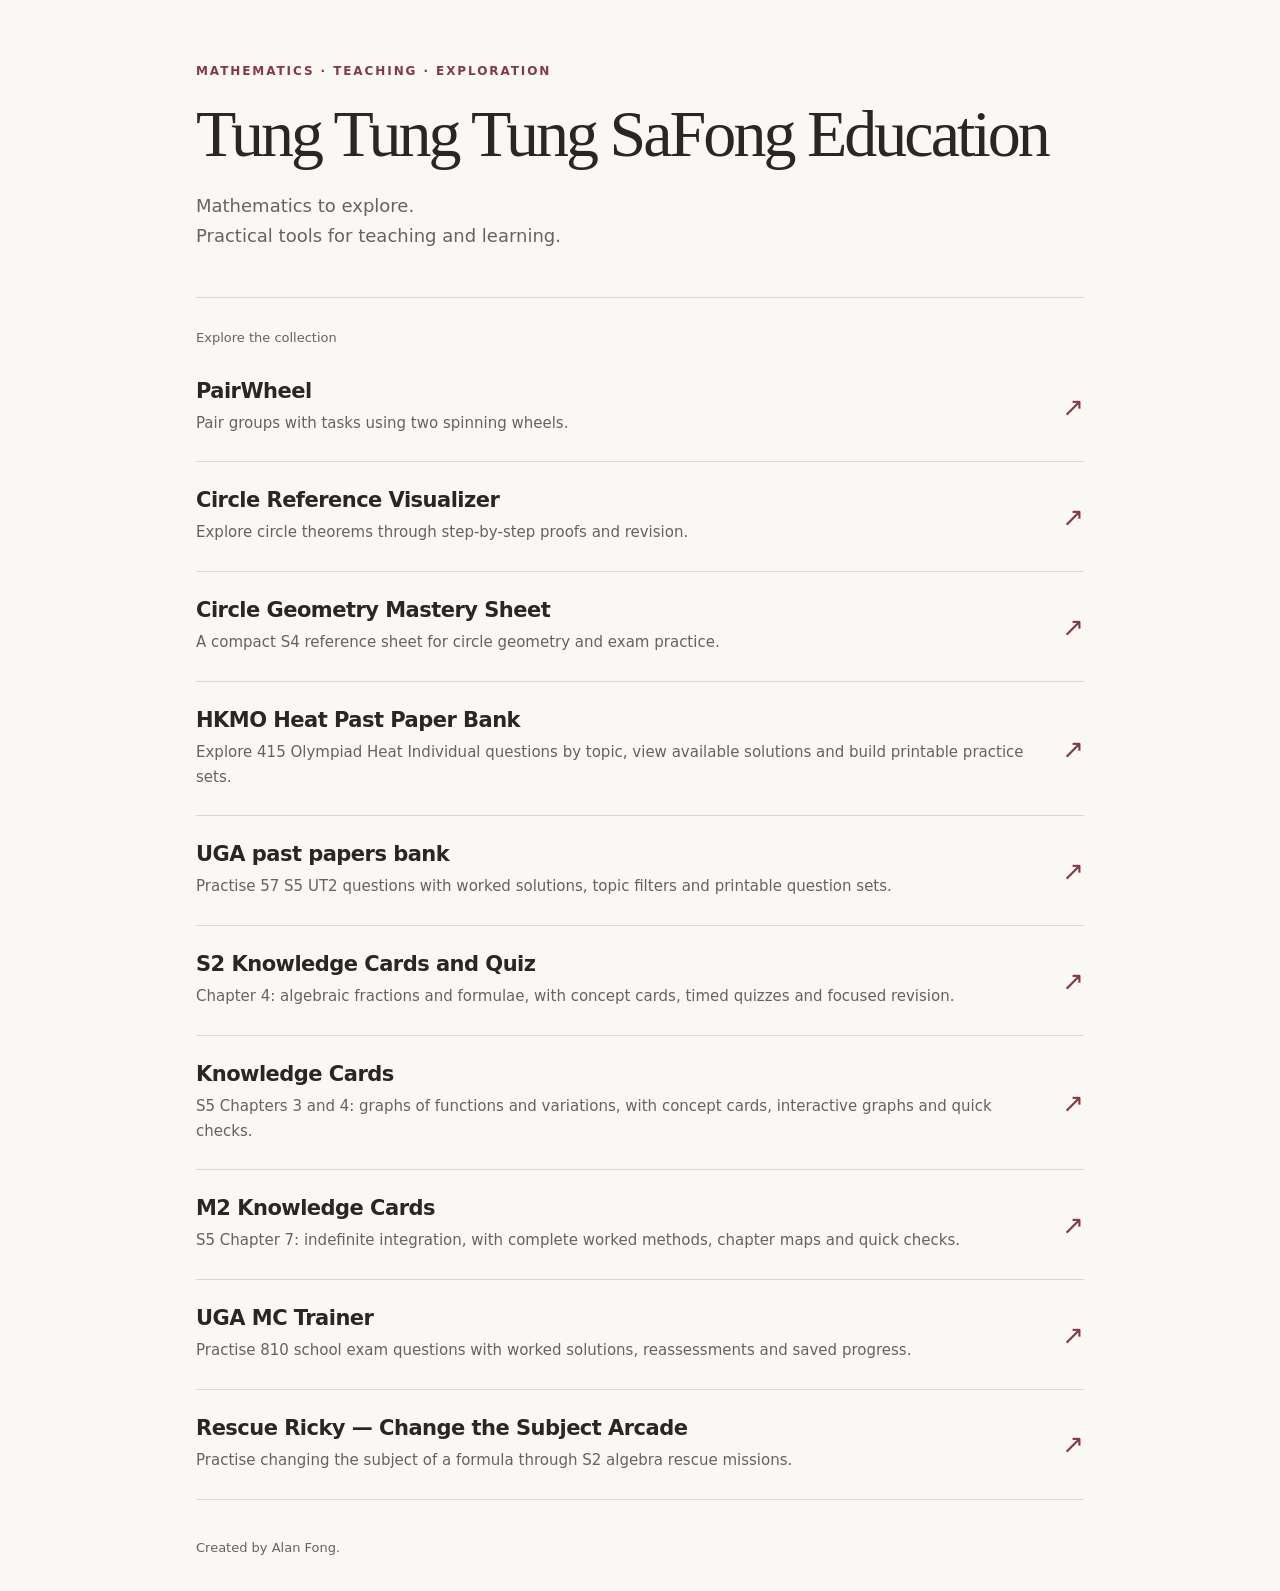
==== docs/index.html @ e1b83095 "Publish M2 Chapter 7 Knowledge Cards as a separate student site" ====
<!doctype html>
<html lang="en"><head><meta charset="utf-8"><meta name="viewport" content="width=device-width, initial-scale=1">
<title>Tung Tung Tung SaFong Education</title><meta name="description" content="Mathematics explorations and practical tools for teaching and learning by Alan Fong.">
<link rel="icon" href="data:,">
<style>
:root{color-scheme:light;--paper:#faf8f4;--ink:#292725;--muted:#67625d;--accent:#843943;--line:#ddd6cc}
*{box-sizing:border-box}body{margin:0;background:var(--paper);color:var(--ink);font-family:system-ui,-apple-system,BlinkMacSystemFont,"Segoe UI",sans-serif}
main{max-width:960px;margin:auto;padding:64px 36px 36px}header{padding-bottom:46px;border-bottom:1px solid var(--line)}
.eyebrow{font-size:12px;letter-spacing:.16em;text-transform:uppercase;color:var(--accent);font-weight:650;margin:0 0 20px}
h1{font-family:Georgia,"Times New Roman",serif;font-weight:400;font-size:clamp(40px,6.5vw,66px);letter-spacing:-.045em;line-height:1.08;margin:0 0 22px}
.intro{font-size:18px;line-height:1.65;max-width:580px;color:var(--muted);margin:0}.section-label{font-size:13px;color:var(--muted);margin:32px 0 8px}
.project{display:flex;justify-content:space-between;align-items:center;gap:24px;text-decoration:none;color:inherit;padding:26px 0;border-bottom:1px solid var(--line)}
.project h2{font-size:21px;letter-spacing:-.025em;font-weight:600;margin:0 0 8px}.project p{font-size:15px;line-height:1.65;color:var(--muted);margin:0}.project span{font-size:26px;color:var(--accent);transition:transform .15s}
.project:hover h2{color:var(--accent)}.project:hover span{transform:translate(2px,-2px)}.project:focus-visible{outline:3px solid var(--accent);outline-offset:6px;border-radius:2px}
footer{margin-top:40px;font-size:13px;color:var(--muted)}@media(max-width:600px){main{padding:38px 22px 28px}header{padding-bottom:32px}.intro{font-size:16px}.project{padding:24px 0}.project h2{font-size:19px}}
@media(prefers-reduced-motion:reduce){.project span{transition:none}}
</style></head><body><main><header><p class="eyebrow">Mathematics · Teaching · Exploration</p><h1>Tung Tung Tung SaFong Education</h1><p class="intro">Mathematics to explore.<br>Practical tools for teaching and learning.</p></header><section aria-label="Learning tools"><p class="section-label">Explore the collection</p>
<a class="project" href="./pairwheel/"><div><h2>PairWheel</h2><p>Pair groups with tasks using two spinning wheels.</p></div><span aria-hidden="true">↗</span></a>
<a class="project" href="./circle-visualizer/"><div><h2>Circle Reference Visualizer</h2><p>Explore circle theorems through step-by-step proofs and revision.</p></div><span aria-hidden="true">↗</span></a>
<a class="project" href="./circle-mastery/"><div><h2>Circle Geometry Mastery Sheet</h2><p>A compact S4 reference sheet for circle geometry and exam practice.</p></div><span aria-hidden="true">↗</span></a>
<a class="project" href="./hkmo-paper-bank/"><div><h2>HKMO Heat Past Paper Bank</h2><p>Explore 415 Olympiad Heat Individual questions by topic, view available solutions and build printable practice sets.</p></div><span aria-hidden="true">↗</span></a>
<a class="project" href="./uga-past-papers-bank/"><div><h2>UGA past papers bank</h2><p>Practise 57 S5 UT2 questions with worked solutions, topic filters and printable question sets.</p></div><span aria-hidden="true">↗</span></a>
<a class="project" href="./s2-knowledge-cards/"><div><h2>S2 Knowledge Cards and Quiz</h2><p>Chapter 4: algebraic fractions and formulae, with concept cards, timed quizzes and focused revision.</p></div><span aria-hidden="true">↗</span></a>
<a class="project" href="./knowledge-cards/"><div><h2>Knowledge Cards</h2><p>S5 Chapters 3 and 4: graphs of functions and variations, with concept cards, interactive graphs and quick checks.</p></div><span aria-hidden="true">↗</span></a>
<a class="project" href="./m2-knowledge-cards/"><div><h2>M2 Knowledge Cards</h2><p>S5 Chapter 7: indefinite integration, with complete worked methods, chapter maps and quick checks.</p></div><span aria-hidden="true">↗</span></a>
<a class="project" href="./uga-mc-trainer/"><div><h2>UGA MC Trainer</h2><p>Practise 810 school exam questions with worked solutions, reassessments and saved progress.</p></div><span aria-hidden="true">↗</span></a>
<a class="project" href="./rescue-ricky/"><div><h2>Rescue Ricky — Change the Subject Arcade</h2><p>Practise changing the subject of a formula through S2 algebra rescue missions.</p></div><span aria-hidden="true">↗</span></a>
</section><footer>Created by Alan Fong.</footer></main></body></html>
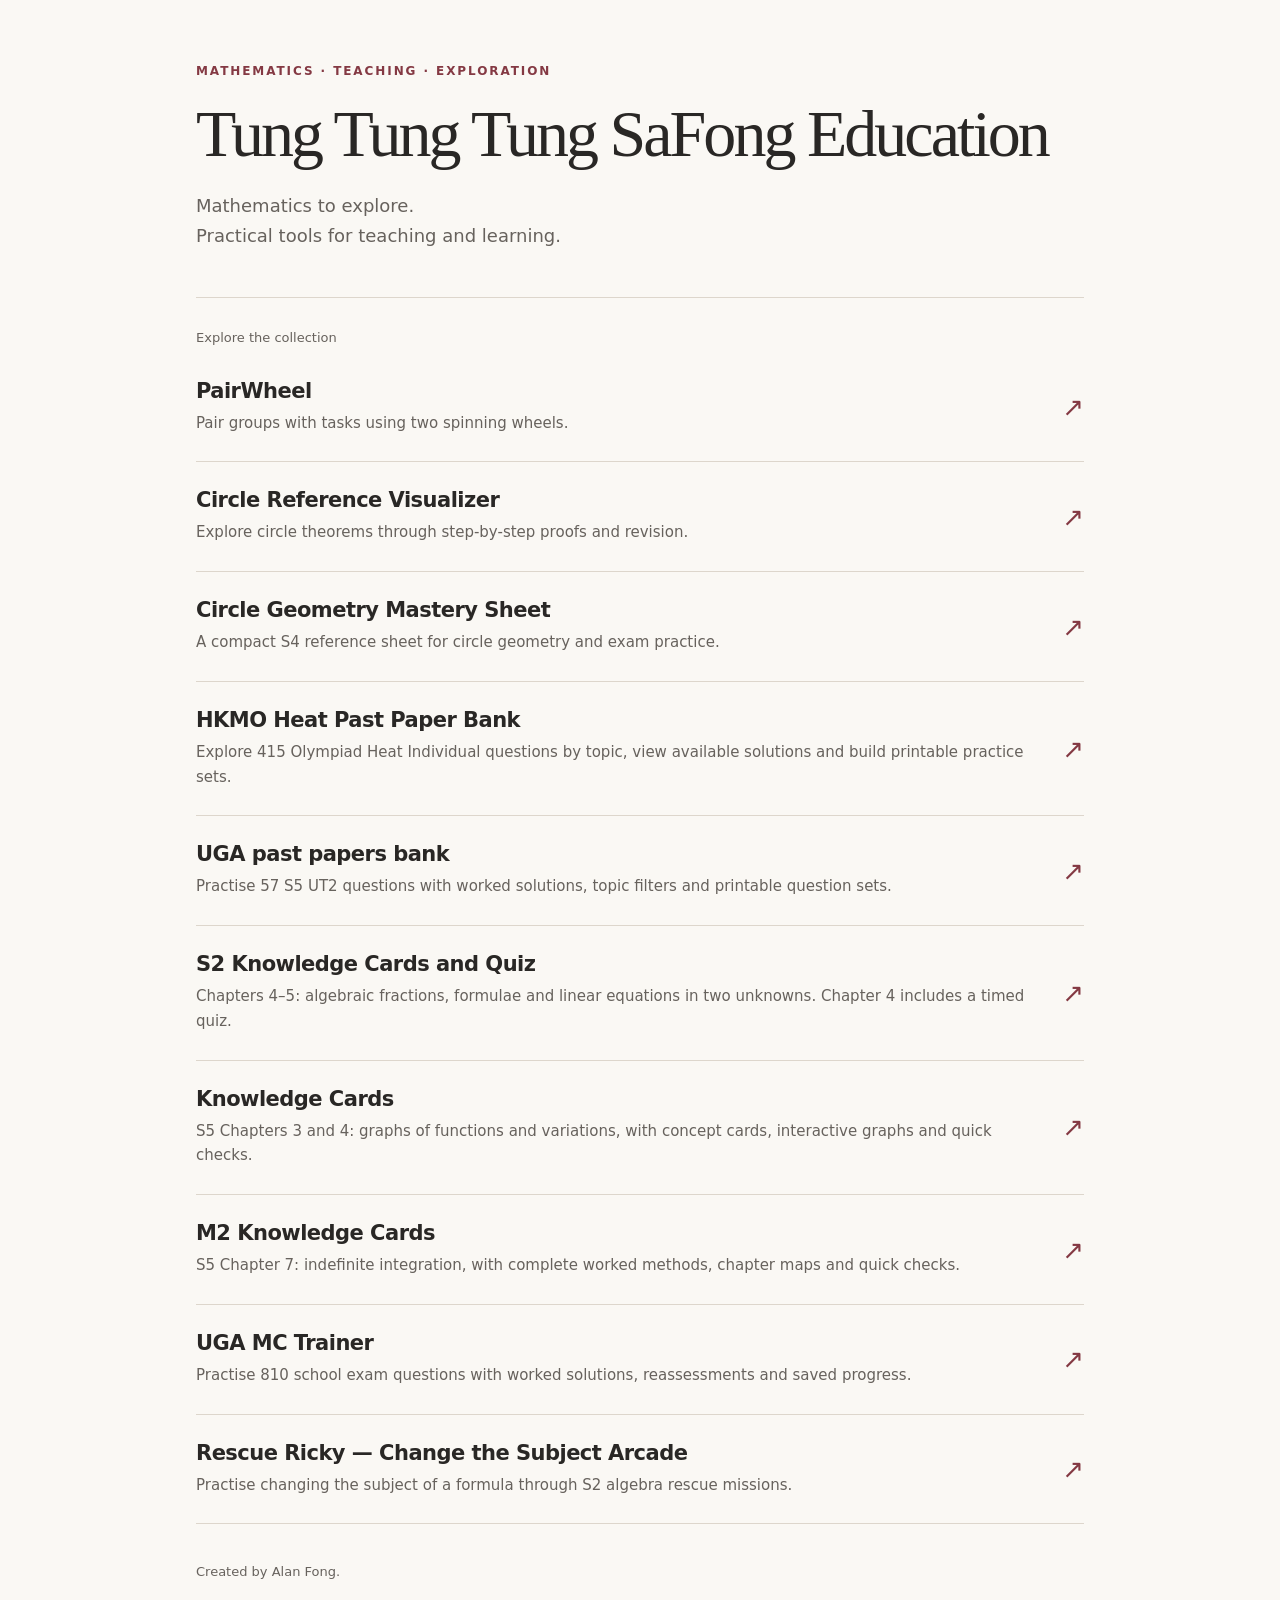
==== commit 5e7044e7: "Release S2 Chapter 5 knowledge cards for prestudy; keep quiz on Chapter 4" ====
--- a/docs/index.html
+++ b/docs/index.html
@@ -20,7 +20,7 @@
 <a class="project" href="./circle-mastery/"><div><h2>Circle Geometry Mastery Sheet</h2><p>A compact S4 reference sheet for circle geometry and exam practice.</p></div><span aria-hidden="true">↗</span></a>
 <a class="project" href="./hkmo-paper-bank/"><div><h2>HKMO Heat Past Paper Bank</h2><p>Explore 415 Olympiad Heat Individual questions by topic, view available solutions and build printable practice sets.</p></div><span aria-hidden="true">↗</span></a>
 <a class="project" href="./uga-past-papers-bank/"><div><h2>UGA past papers bank</h2><p>Practise 57 S5 UT2 questions with worked solutions, topic filters and printable question sets.</p></div><span aria-hidden="true">↗</span></a>
-<a class="project" href="./s2-knowledge-cards/"><div><h2>S2 Knowledge Cards and Quiz</h2><p>Chapter 4: algebraic fractions and formulae, with concept cards, timed quizzes and focused revision.</p></div><span aria-hidden="true">↗</span></a>
+<a class="project" href="./s2-knowledge-cards/"><div><h2>S2 Knowledge Cards and Quiz</h2><p>Chapters 4–5: algebraic fractions, formulae and linear equations in two unknowns. Chapter 4 includes a timed quiz.</p></div><span aria-hidden="true">↗</span></a>
 <a class="project" href="./knowledge-cards/"><div><h2>Knowledge Cards</h2><p>S5 Chapters 3 and 4: graphs of functions and variations, with concept cards, interactive graphs and quick checks.</p></div><span aria-hidden="true">↗</span></a>
 <a class="project" href="./m2-knowledge-cards/"><div><h2>M2 Knowledge Cards</h2><p>S5 Chapter 7: indefinite integration, with complete worked methods, chapter maps and quick checks.</p></div><span aria-hidden="true">↗</span></a>
 <a class="project" href="./uga-mc-trainer/"><div><h2>UGA MC Trainer</h2><p>Practise 810 school exam questions with worked solutions, reassessments and saved progress.</p></div><span aria-hidden="true">↗</span></a>
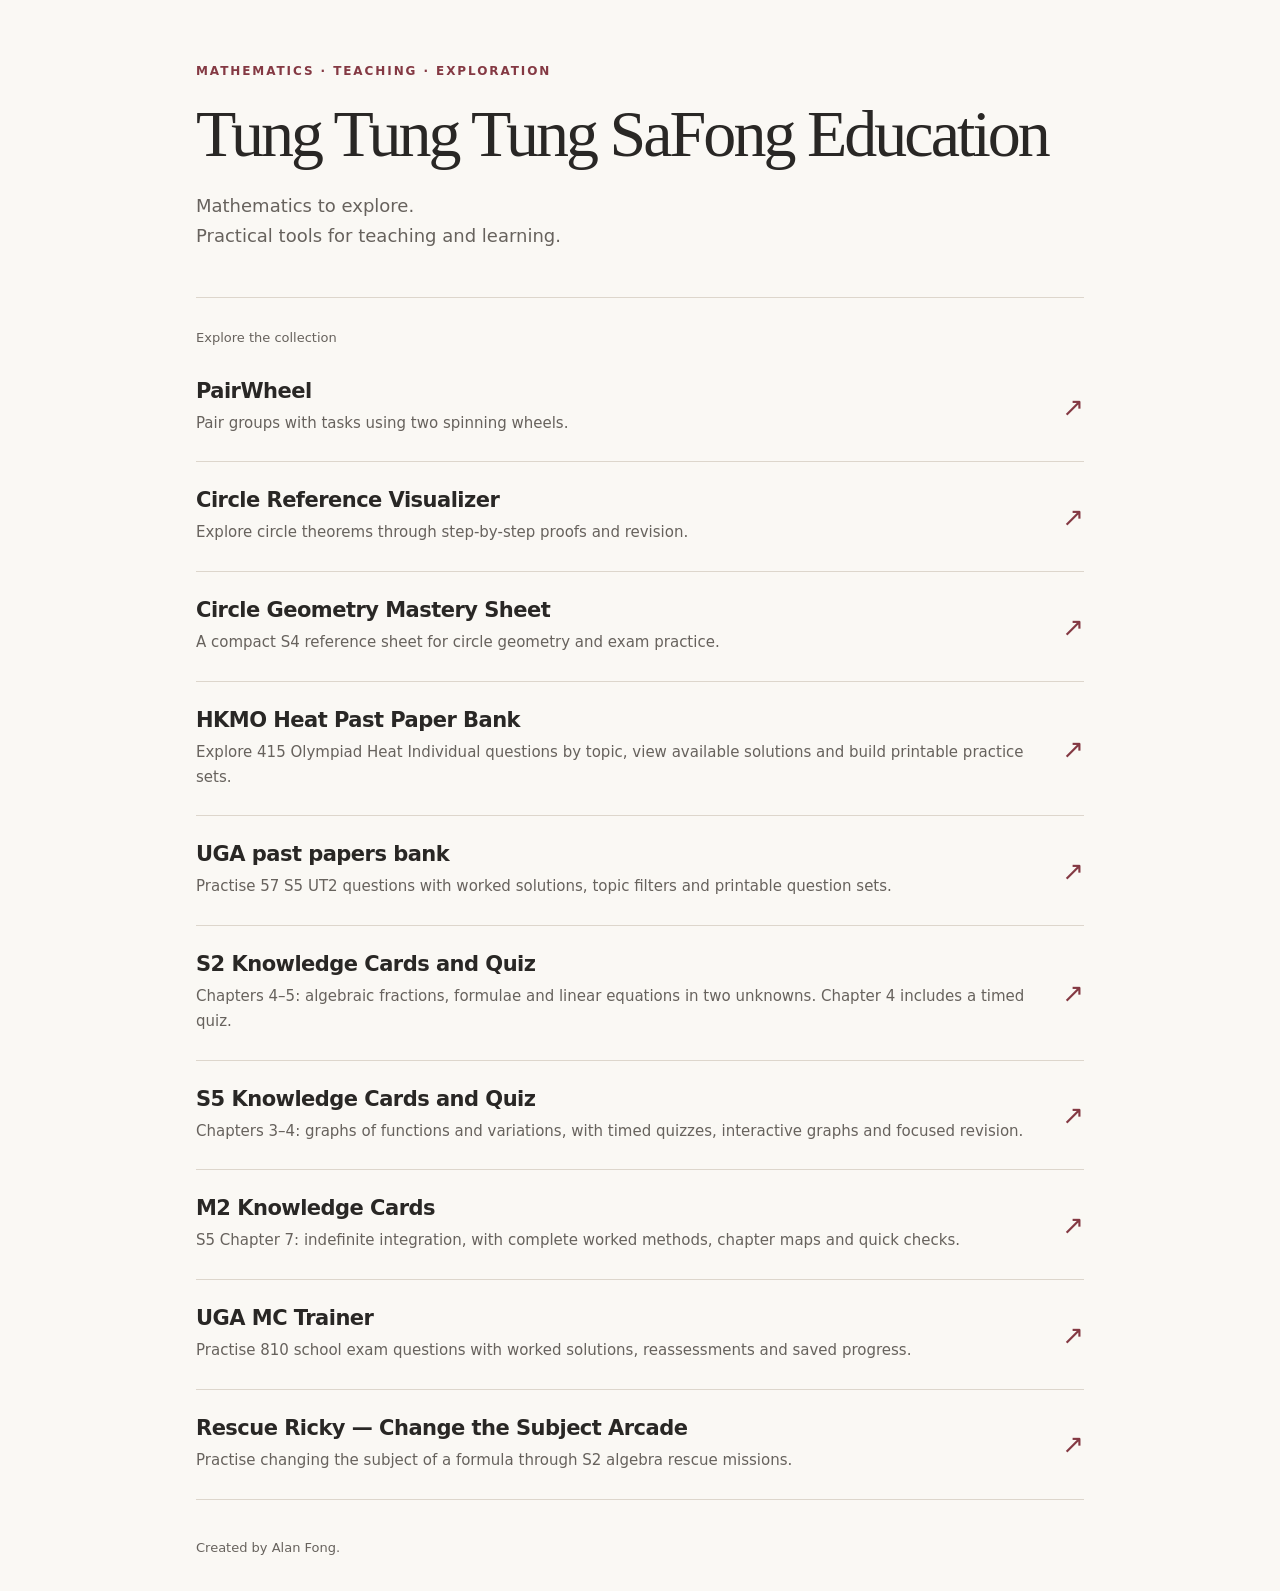
==== commit a7a74cbe: "Release audited S5 Chapters 3–4 timed quizzes on existing student site" ====
--- a/docs/index.html
+++ b/docs/index.html
@@ -21,7 +21,7 @@
 <a class="project" href="./hkmo-paper-bank/"><div><h2>HKMO Heat Past Paper Bank</h2><p>Explore 415 Olympiad Heat Individual questions by topic, view available solutions and build printable practice sets.</p></div><span aria-hidden="true">↗</span></a>
 <a class="project" href="./uga-past-papers-bank/"><div><h2>UGA past papers bank</h2><p>Practise 57 S5 UT2 questions with worked solutions, topic filters and printable question sets.</p></div><span aria-hidden="true">↗</span></a>
 <a class="project" href="./s2-knowledge-cards/"><div><h2>S2 Knowledge Cards and Quiz</h2><p>Chapters 4–5: algebraic fractions, formulae and linear equations in two unknowns. Chapter 4 includes a timed quiz.</p></div><span aria-hidden="true">↗</span></a>
-<a class="project" href="./knowledge-cards/"><div><h2>Knowledge Cards</h2><p>S5 Chapters 3 and 4: graphs of functions and variations, with concept cards, interactive graphs and quick checks.</p></div><span aria-hidden="true">↗</span></a>
+<a class="project" href="./knowledge-cards/"><div><h2>S5 Knowledge Cards and Quiz</h2><p>Chapters 3–4: graphs of functions and variations, with timed quizzes, interactive graphs and focused revision.</p></div><span aria-hidden="true">↗</span></a>
 <a class="project" href="./m2-knowledge-cards/"><div><h2>M2 Knowledge Cards</h2><p>S5 Chapter 7: indefinite integration, with complete worked methods, chapter maps and quick checks.</p></div><span aria-hidden="true">↗</span></a>
 <a class="project" href="./uga-mc-trainer/"><div><h2>UGA MC Trainer</h2><p>Practise 810 school exam questions with worked solutions, reassessments and saved progress.</p></div><span aria-hidden="true">↗</span></a>
 <a class="project" href="./rescue-ricky/"><div><h2>Rescue Ricky — Change the Subject Arcade</h2><p>Practise changing the subject of a formula through S2 algebra rescue missions.</p></div><span aria-hidden="true">↗</span></a>
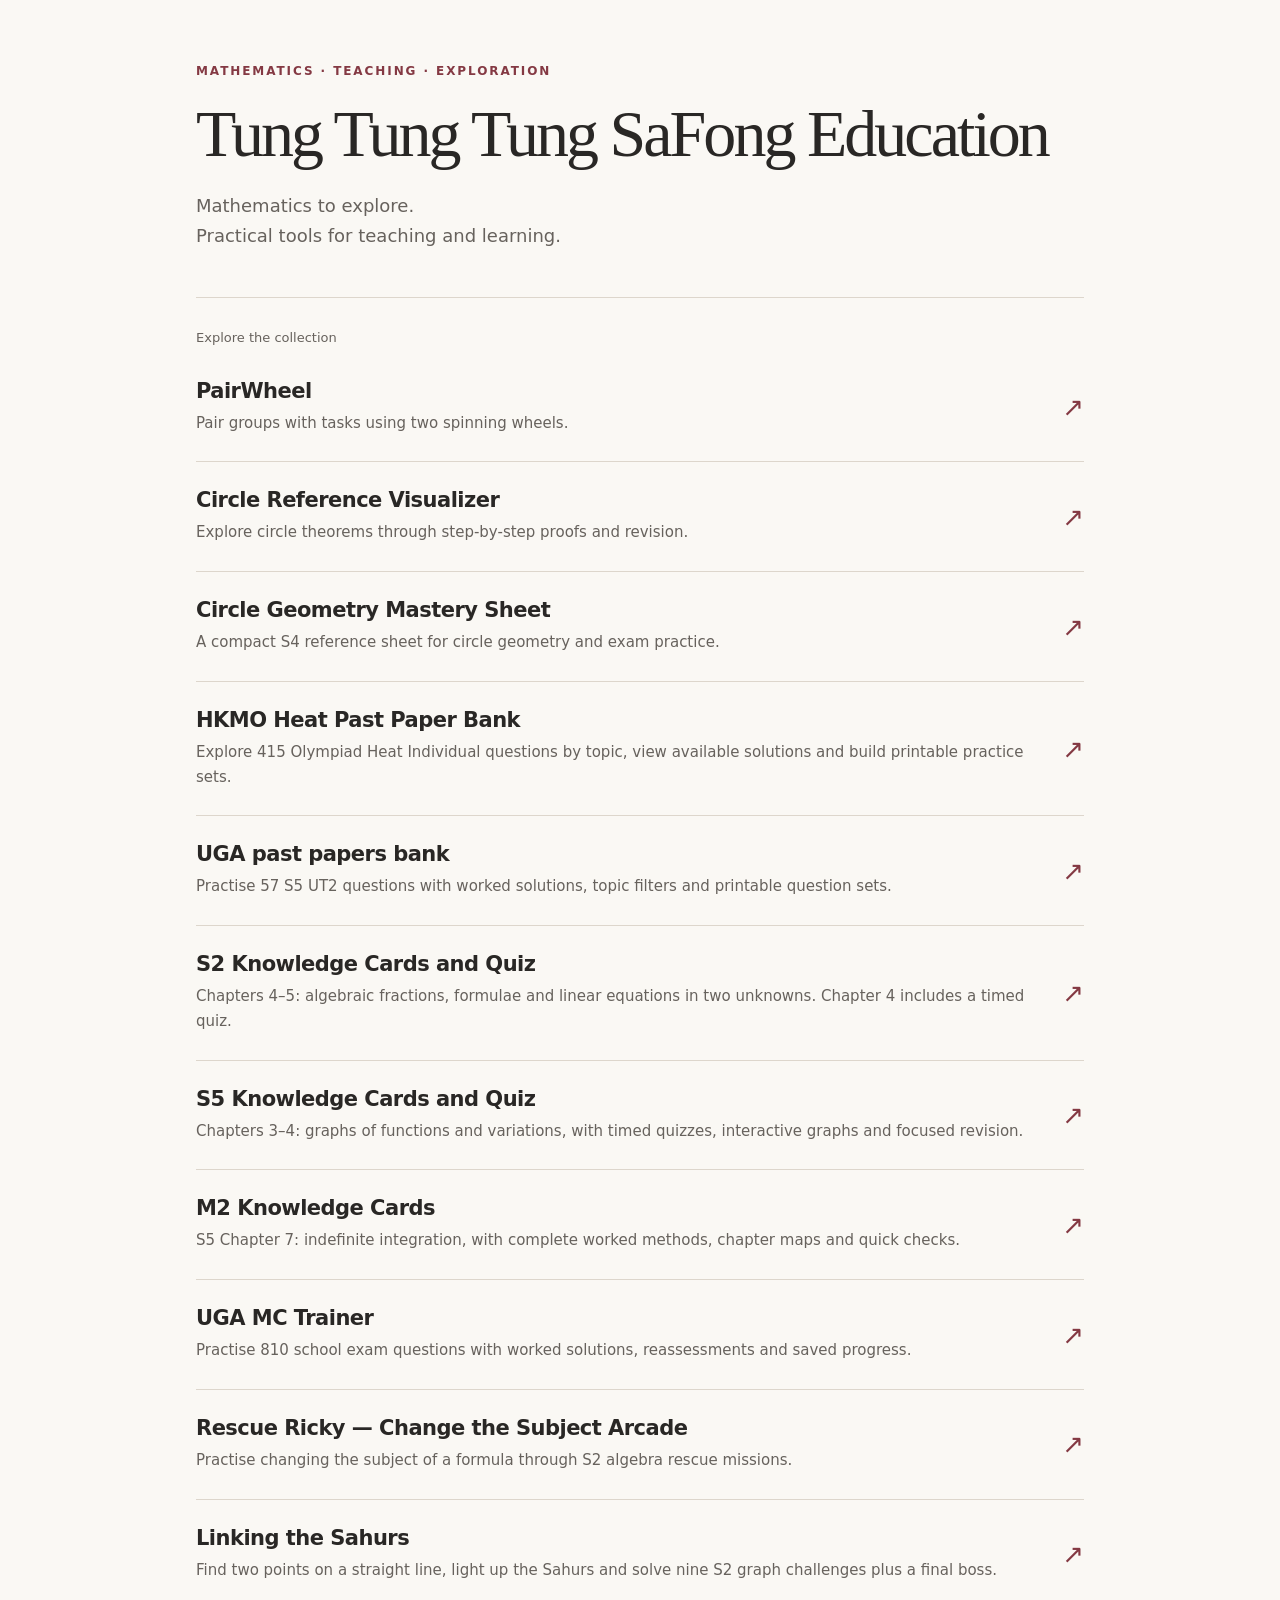
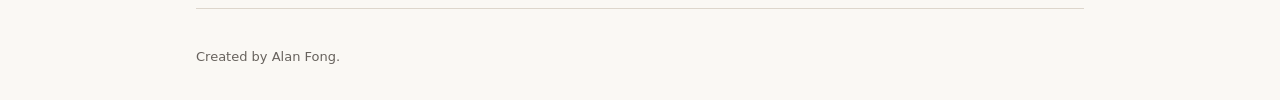
==== commit 1cfab0d7: "Publish Linking the Sahurs on the education site" ====
--- a/docs/index.html
+++ b/docs/index.html
@@ -25,4 +25,5 @@
 <a class="project" href="./m2-knowledge-cards/"><div><h2>M2 Knowledge Cards</h2><p>S5 Chapter 7: indefinite integration, with complete worked methods, chapter maps and quick checks.</p></div><span aria-hidden="true">↗</span></a>
 <a class="project" href="./uga-mc-trainer/"><div><h2>UGA MC Trainer</h2><p>Practise 810 school exam questions with worked solutions, reassessments and saved progress.</p></div><span aria-hidden="true">↗</span></a>
 <a class="project" href="./rescue-ricky/"><div><h2>Rescue Ricky — Change the Subject Arcade</h2><p>Practise changing the subject of a formula through S2 algebra rescue missions.</p></div><span aria-hidden="true">↗</span></a>
+<a class="project" href="./linking-the-sahurs/"><div><h2>Linking the Sahurs</h2><p>Find two points on a straight line, light up the Sahurs and solve nine S2 graph challenges plus a final boss.</p></div><span aria-hidden="true">↗</span></a>
 </section><footer>Created by Alan Fong.</footer></main></body></html>
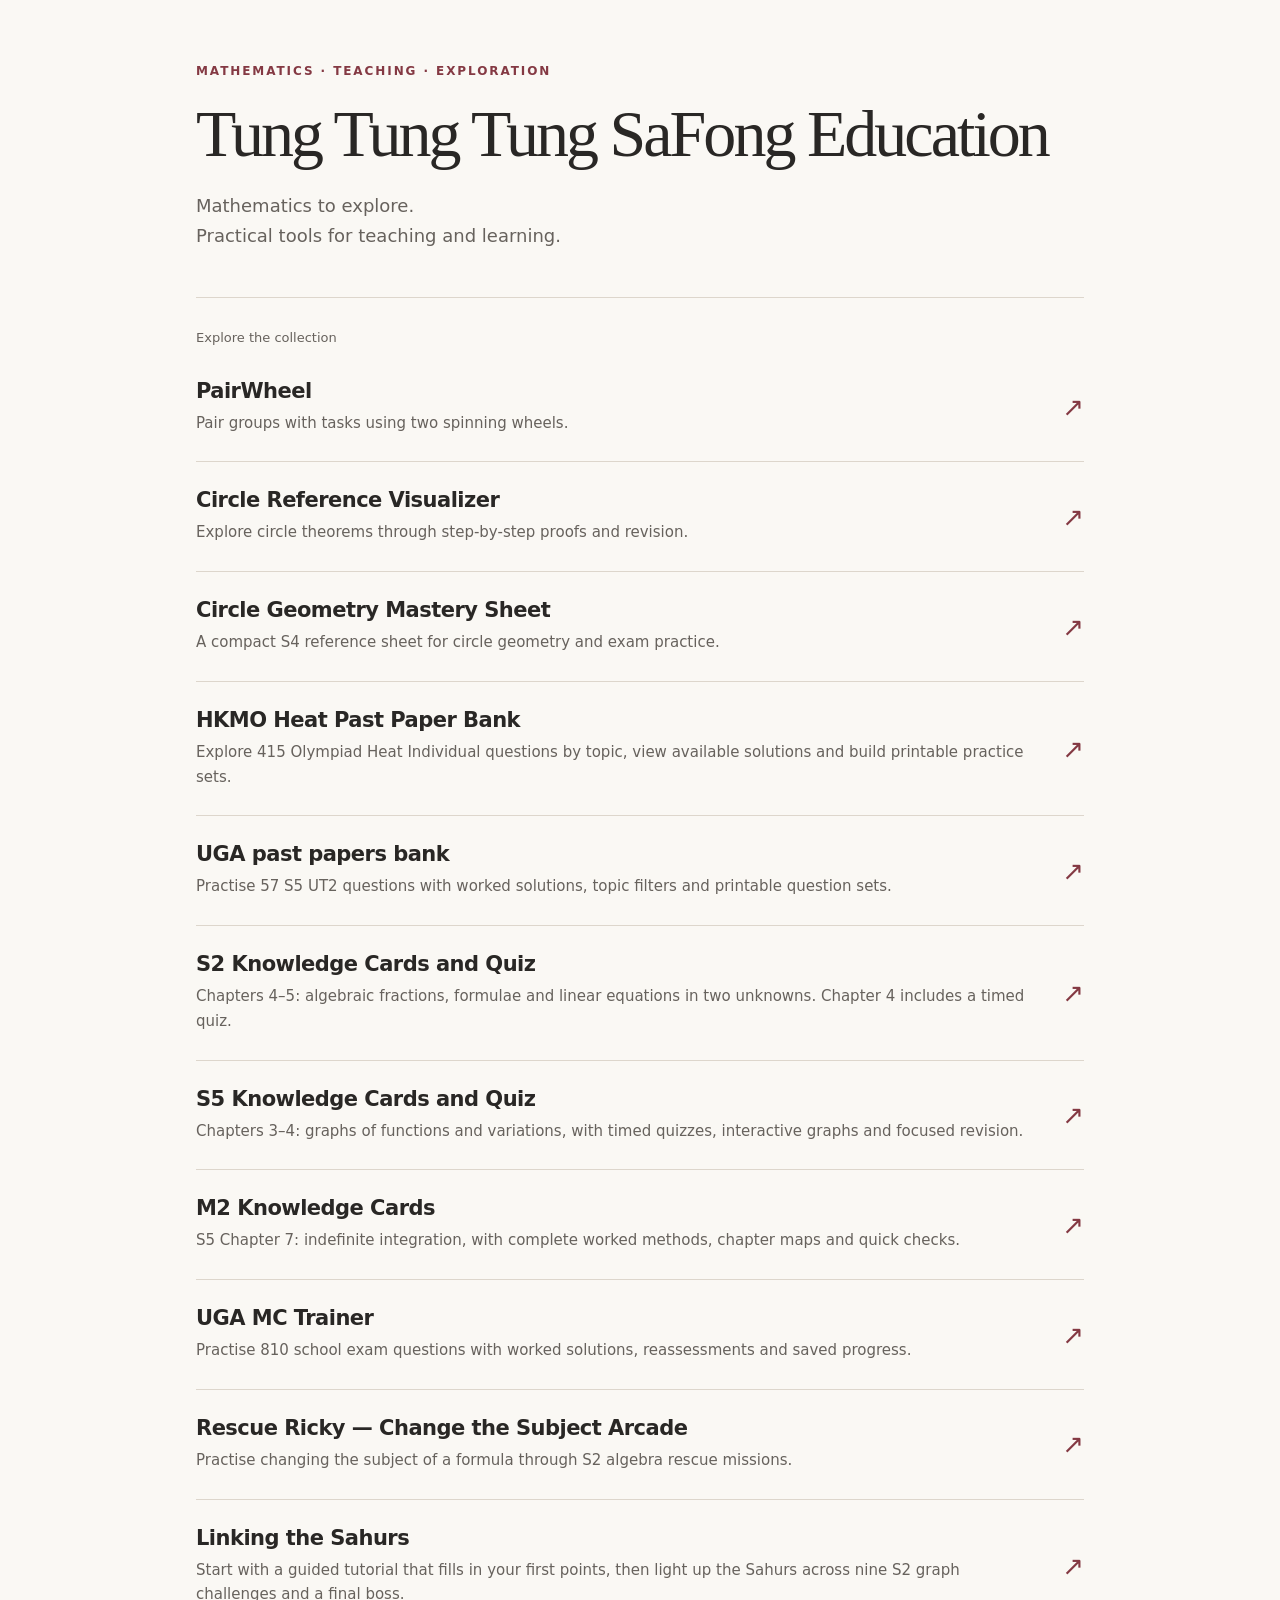
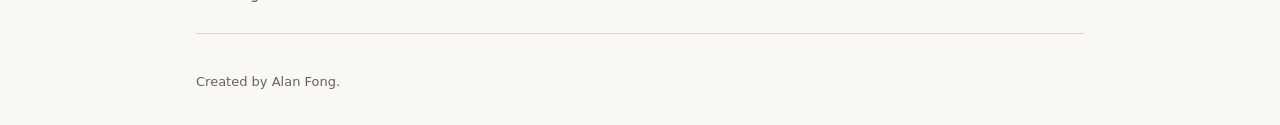
==== commit f48f8964: "Add active Stage 0 tutorial to Linking the Sahurs" ====
--- a/docs/index.html
+++ b/docs/index.html
@@ -25,5 +25,5 @@
 <a class="project" href="./m2-knowledge-cards/"><div><h2>M2 Knowledge Cards</h2><p>S5 Chapter 7: indefinite integration, with complete worked methods, chapter maps and quick checks.</p></div><span aria-hidden="true">↗</span></a>
 <a class="project" href="./uga-mc-trainer/"><div><h2>UGA MC Trainer</h2><p>Practise 810 school exam questions with worked solutions, reassessments and saved progress.</p></div><span aria-hidden="true">↗</span></a>
 <a class="project" href="./rescue-ricky/"><div><h2>Rescue Ricky — Change the Subject Arcade</h2><p>Practise changing the subject of a formula through S2 algebra rescue missions.</p></div><span aria-hidden="true">↗</span></a>
-<a class="project" href="./linking-the-sahurs/"><div><h2>Linking the Sahurs</h2><p>Find two points on a straight line, light up the Sahurs and solve nine S2 graph challenges plus a final boss.</p></div><span aria-hidden="true">↗</span></a>
+<a class="project" href="./linking-the-sahurs/"><div><h2>Linking the Sahurs</h2><p>Start with a guided tutorial that fills in your first points, then light up the Sahurs across nine S2 graph challenges and a final boss.</p></div><span aria-hidden="true">↗</span></a>
 </section><footer>Created by Alan Fong.</footer></main></body></html>
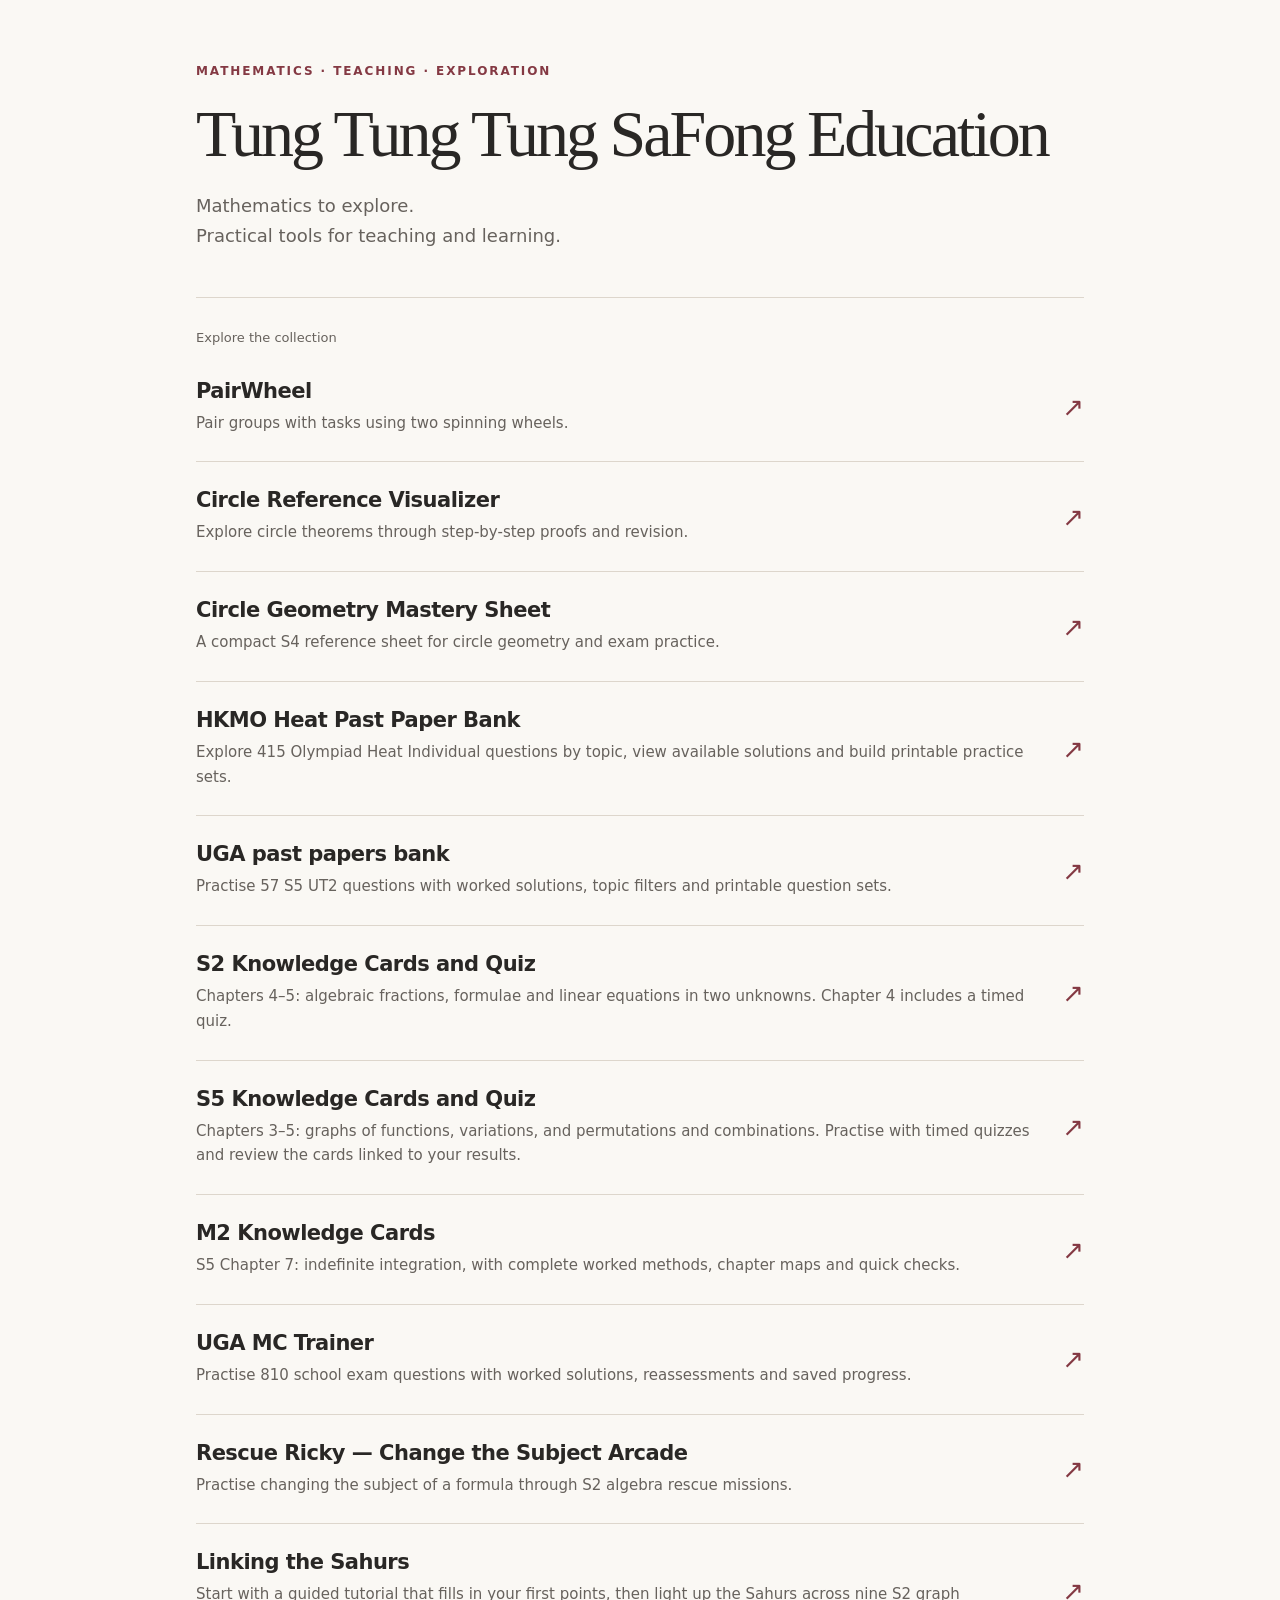
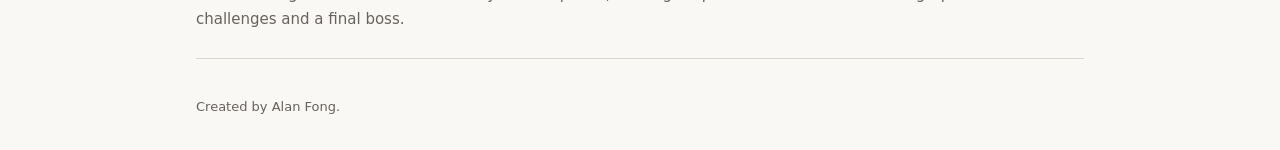
==== commit 79c1200e: "Publish S5 Chapter 5 and update the S5 quiz layout" ====
--- a/docs/index.html
+++ b/docs/index.html
@@ -21,7 +21,7 @@
 <a class="project" href="./hkmo-paper-bank/"><div><h2>HKMO Heat Past Paper Bank</h2><p>Explore 415 Olympiad Heat Individual questions by topic, view available solutions and build printable practice sets.</p></div><span aria-hidden="true">↗</span></a>
 <a class="project" href="./uga-past-papers-bank/"><div><h2>UGA past papers bank</h2><p>Practise 57 S5 UT2 questions with worked solutions, topic filters and printable question sets.</p></div><span aria-hidden="true">↗</span></a>
 <a class="project" href="./s2-knowledge-cards/"><div><h2>S2 Knowledge Cards and Quiz</h2><p>Chapters 4–5: algebraic fractions, formulae and linear equations in two unknowns. Chapter 4 includes a timed quiz.</p></div><span aria-hidden="true">↗</span></a>
-<a class="project" href="./knowledge-cards/"><div><h2>S5 Knowledge Cards and Quiz</h2><p>Chapters 3–4: graphs of functions and variations, with timed quizzes, interactive graphs and focused revision.</p></div><span aria-hidden="true">↗</span></a>
+<a class="project" href="./knowledge-cards/"><div><h2>S5 Knowledge Cards and Quiz</h2><p>Chapters 3–5: graphs of functions, variations, and permutations and combinations. Practise with timed quizzes and review the cards linked to your results.</p></div><span aria-hidden="true">↗</span></a>
 <a class="project" href="./m2-knowledge-cards/"><div><h2>M2 Knowledge Cards</h2><p>S5 Chapter 7: indefinite integration, with complete worked methods, chapter maps and quick checks.</p></div><span aria-hidden="true">↗</span></a>
 <a class="project" href="./uga-mc-trainer/"><div><h2>UGA MC Trainer</h2><p>Practise 810 school exam questions with worked solutions, reassessments and saved progress.</p></div><span aria-hidden="true">↗</span></a>
 <a class="project" href="./rescue-ricky/"><div><h2>Rescue Ricky — Change the Subject Arcade</h2><p>Practise changing the subject of a formula through S2 algebra rescue missions.</p></div><span aria-hidden="true">↗</span></a>
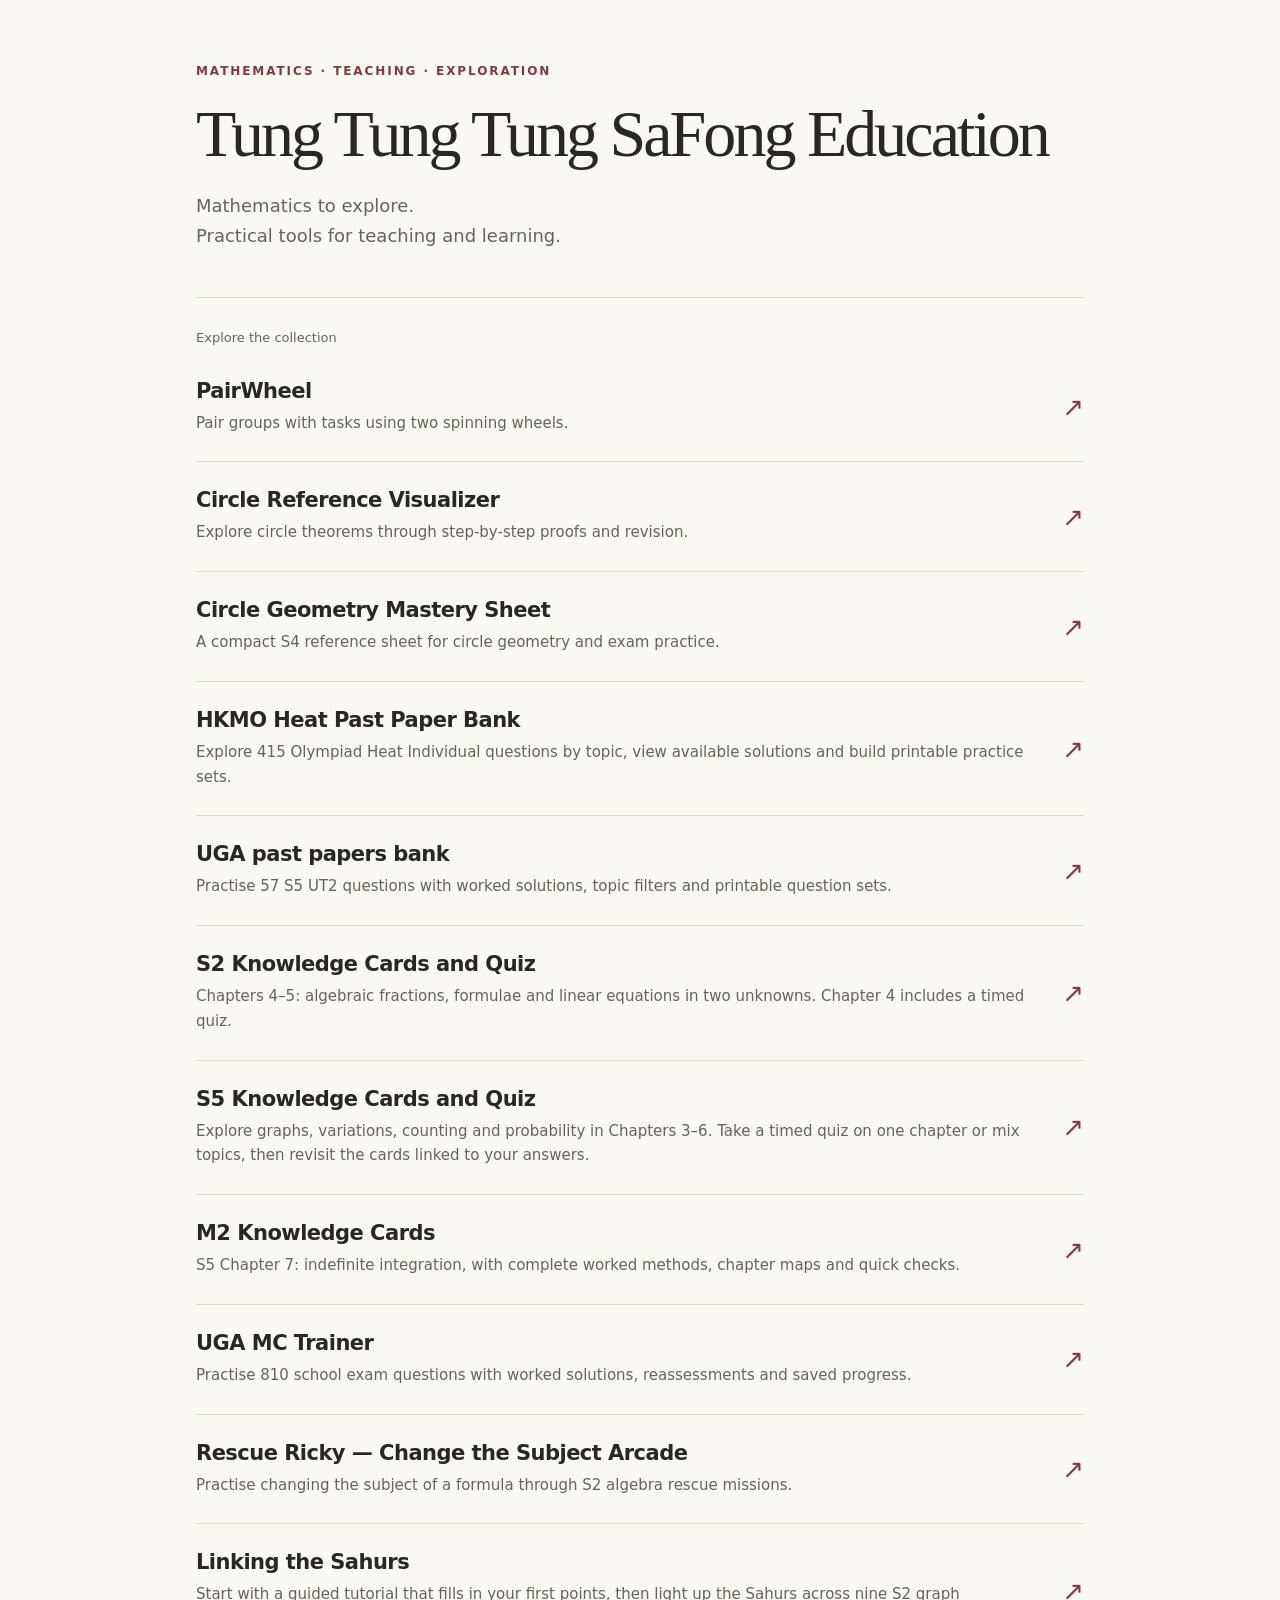
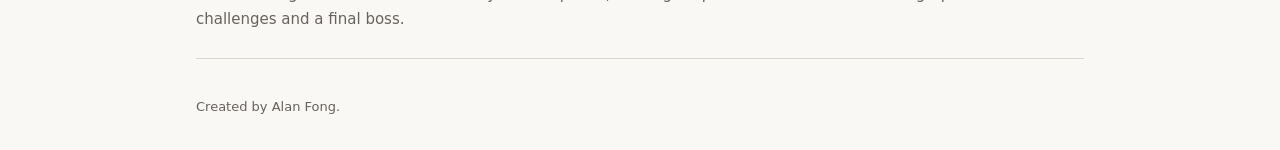
==== commit 633dcc36: "Publish reviewed S5 Chapters 5 and 6 cards and timed quizzes" ====
--- a/docs/index.html
+++ b/docs/index.html
@@ -21,7 +21,7 @@
 <a class="project" href="./hkmo-paper-bank/"><div><h2>HKMO Heat Past Paper Bank</h2><p>Explore 415 Olympiad Heat Individual questions by topic, view available solutions and build printable practice sets.</p></div><span aria-hidden="true">↗</span></a>
 <a class="project" href="./uga-past-papers-bank/"><div><h2>UGA past papers bank</h2><p>Practise 57 S5 UT2 questions with worked solutions, topic filters and printable question sets.</p></div><span aria-hidden="true">↗</span></a>
 <a class="project" href="./s2-knowledge-cards/"><div><h2>S2 Knowledge Cards and Quiz</h2><p>Chapters 4–5: algebraic fractions, formulae and linear equations in two unknowns. Chapter 4 includes a timed quiz.</p></div><span aria-hidden="true">↗</span></a>
-<a class="project" href="./knowledge-cards/"><div><h2>S5 Knowledge Cards and Quiz</h2><p>Chapters 3–5: graphs of functions, variations, and permutations and combinations. Practise with timed quizzes and review the cards linked to your results.</p></div><span aria-hidden="true">↗</span></a>
+<a class="project" href="./knowledge-cards/"><div><h2>S5 Knowledge Cards and Quiz</h2><p>Explore graphs, variations, counting and probability in Chapters 3–6. Take a timed quiz on one chapter or mix topics, then revisit the cards linked to your answers.</p></div><span aria-hidden="true">↗</span></a>
 <a class="project" href="./m2-knowledge-cards/"><div><h2>M2 Knowledge Cards</h2><p>S5 Chapter 7: indefinite integration, with complete worked methods, chapter maps and quick checks.</p></div><span aria-hidden="true">↗</span></a>
 <a class="project" href="./uga-mc-trainer/"><div><h2>UGA MC Trainer</h2><p>Practise 810 school exam questions with worked solutions, reassessments and saved progress.</p></div><span aria-hidden="true">↗</span></a>
 <a class="project" href="./rescue-ricky/"><div><h2>Rescue Ricky — Change the Subject Arcade</h2><p>Practise changing the subject of a formula through S2 algebra rescue missions.</p></div><span aria-hidden="true">↗</span></a>
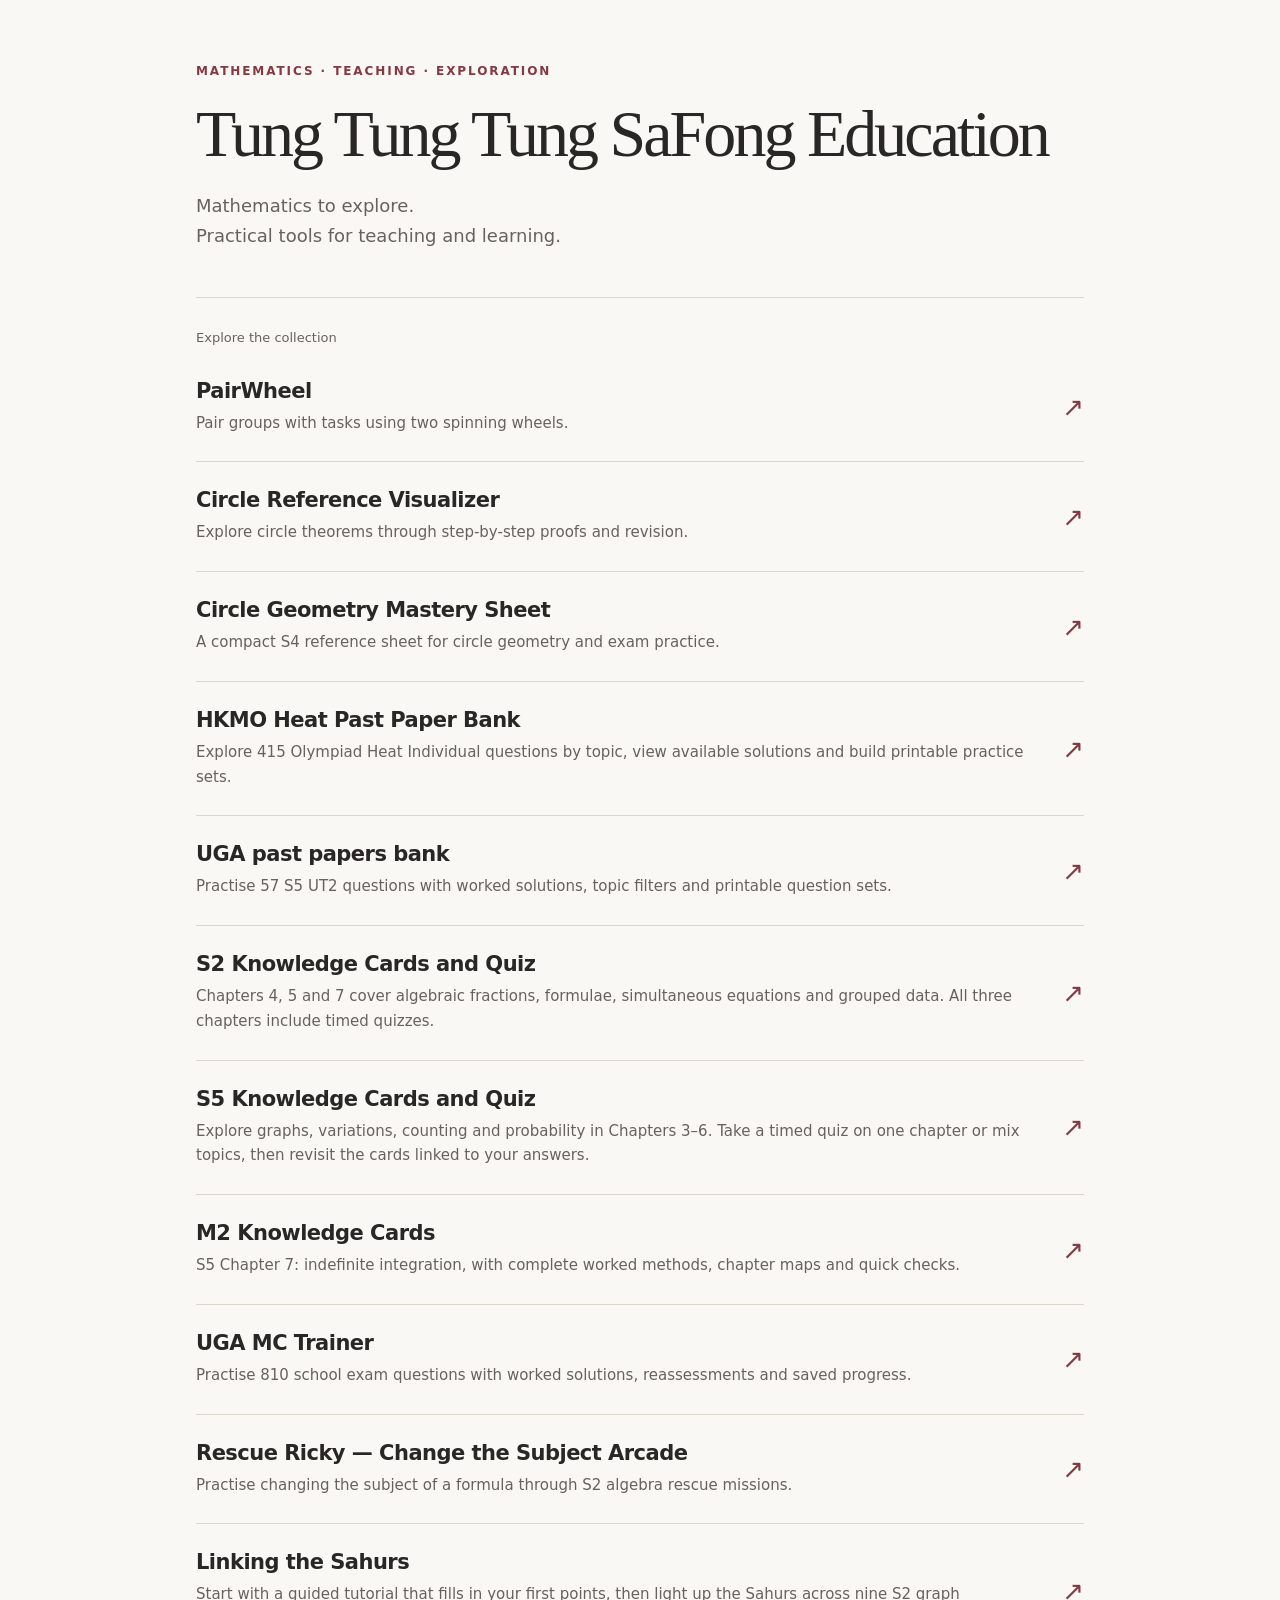
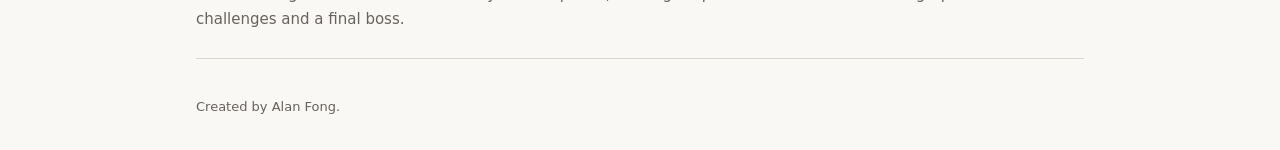
==== commit 7a016095: "Publish S2 Chapter 7 Knowledge Cards and timed quiz" ====
--- a/docs/index.html
+++ b/docs/index.html
@@ -20,7 +20,7 @@
 <a class="project" href="./circle-mastery/"><div><h2>Circle Geometry Mastery Sheet</h2><p>A compact S4 reference sheet for circle geometry and exam practice.</p></div><span aria-hidden="true">↗</span></a>
 <a class="project" href="./hkmo-paper-bank/"><div><h2>HKMO Heat Past Paper Bank</h2><p>Explore 415 Olympiad Heat Individual questions by topic, view available solutions and build printable practice sets.</p></div><span aria-hidden="true">↗</span></a>
 <a class="project" href="./uga-past-papers-bank/"><div><h2>UGA past papers bank</h2><p>Practise 57 S5 UT2 questions with worked solutions, topic filters and printable question sets.</p></div><span aria-hidden="true">↗</span></a>
-<a class="project" href="./s2-knowledge-cards/"><div><h2>S2 Knowledge Cards and Quiz</h2><p>Chapters 4–5: algebraic fractions, formulae and linear equations in two unknowns. Chapter 4 includes a timed quiz.</p></div><span aria-hidden="true">↗</span></a>
+<a class="project" href="./s2-knowledge-cards/"><div><h2>S2 Knowledge Cards and Quiz</h2><p>Chapters 4, 5 and 7 cover algebraic fractions, formulae, simultaneous equations and grouped data. All three chapters include timed quizzes.</p></div><span aria-hidden="true">↗</span></a>
 <a class="project" href="./knowledge-cards/"><div><h2>S5 Knowledge Cards and Quiz</h2><p>Explore graphs, variations, counting and probability in Chapters 3–6. Take a timed quiz on one chapter or mix topics, then revisit the cards linked to your answers.</p></div><span aria-hidden="true">↗</span></a>
 <a class="project" href="./m2-knowledge-cards/"><div><h2>M2 Knowledge Cards</h2><p>S5 Chapter 7: indefinite integration, with complete worked methods, chapter maps and quick checks.</p></div><span aria-hidden="true">↗</span></a>
 <a class="project" href="./uga-mc-trainer/"><div><h2>UGA MC Trainer</h2><p>Practise 810 school exam questions with worked solutions, reassessments and saved progress.</p></div><span aria-hidden="true">↗</span></a>
